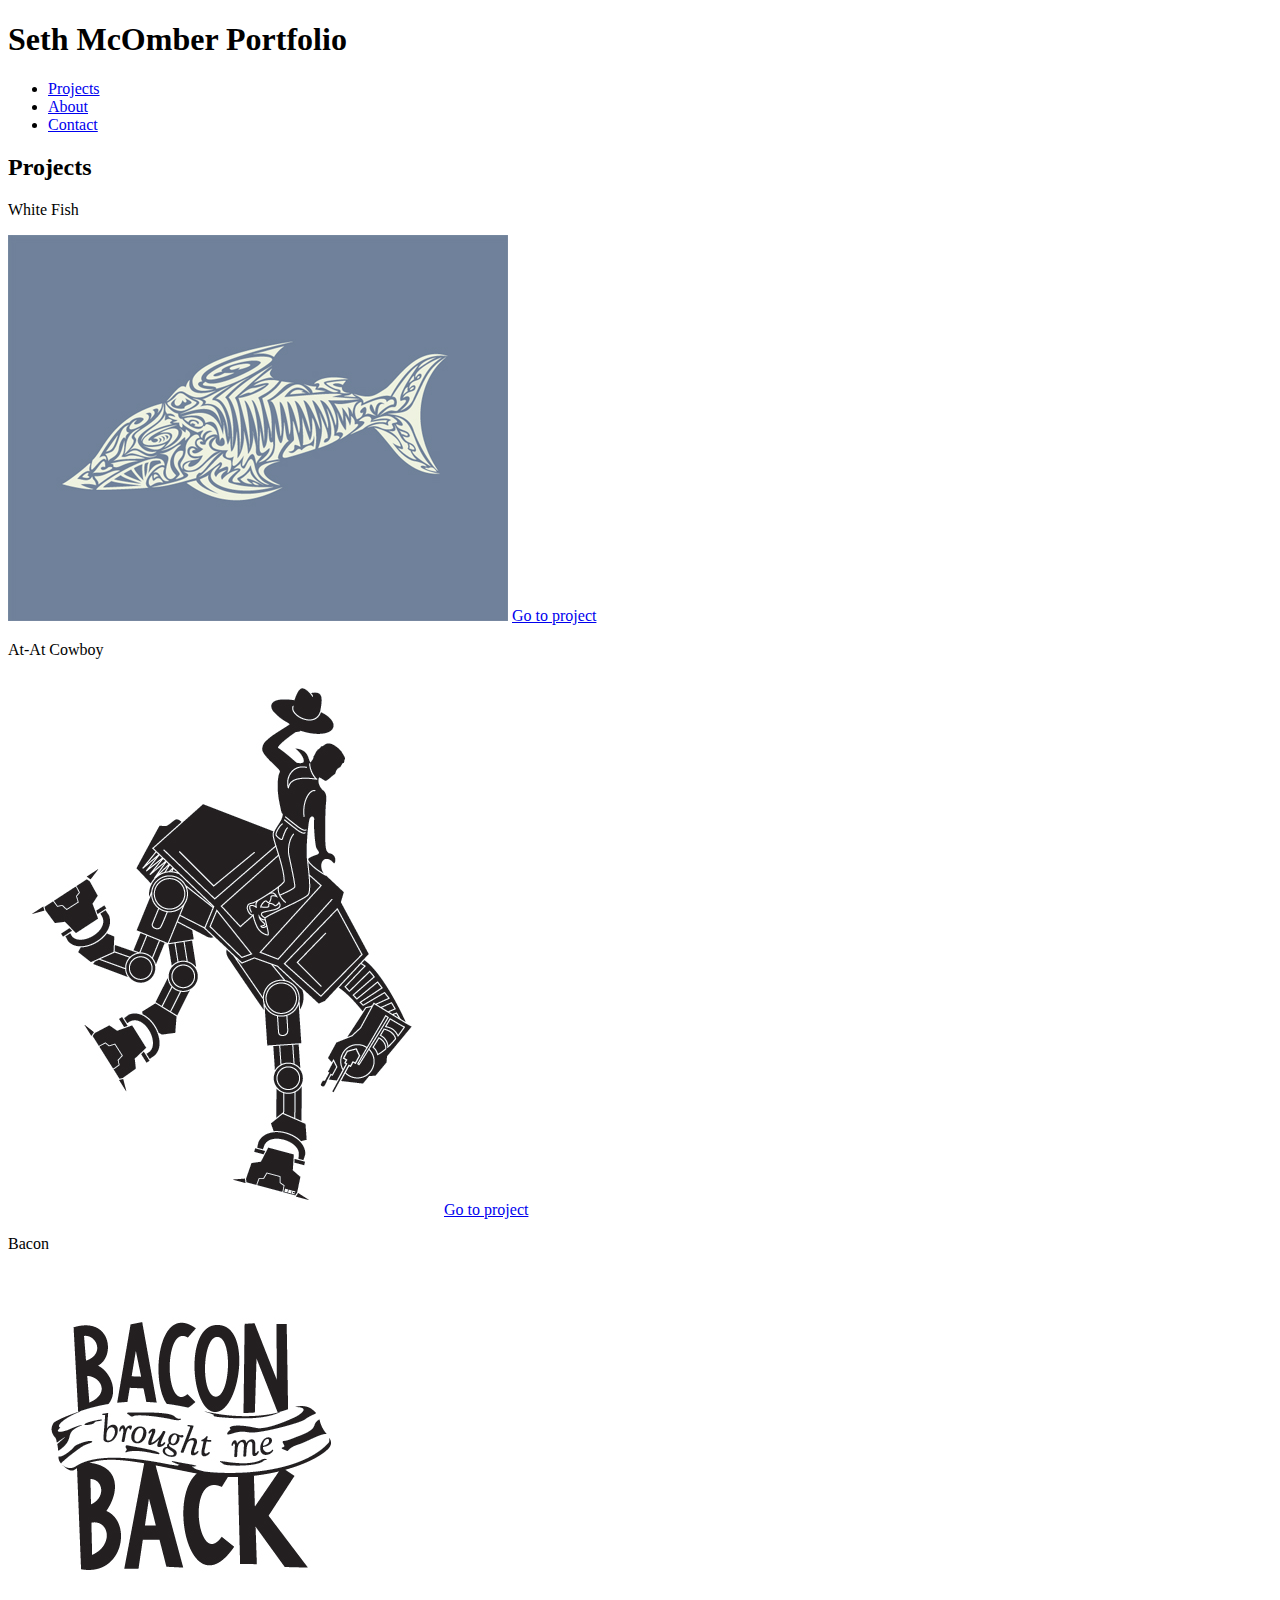
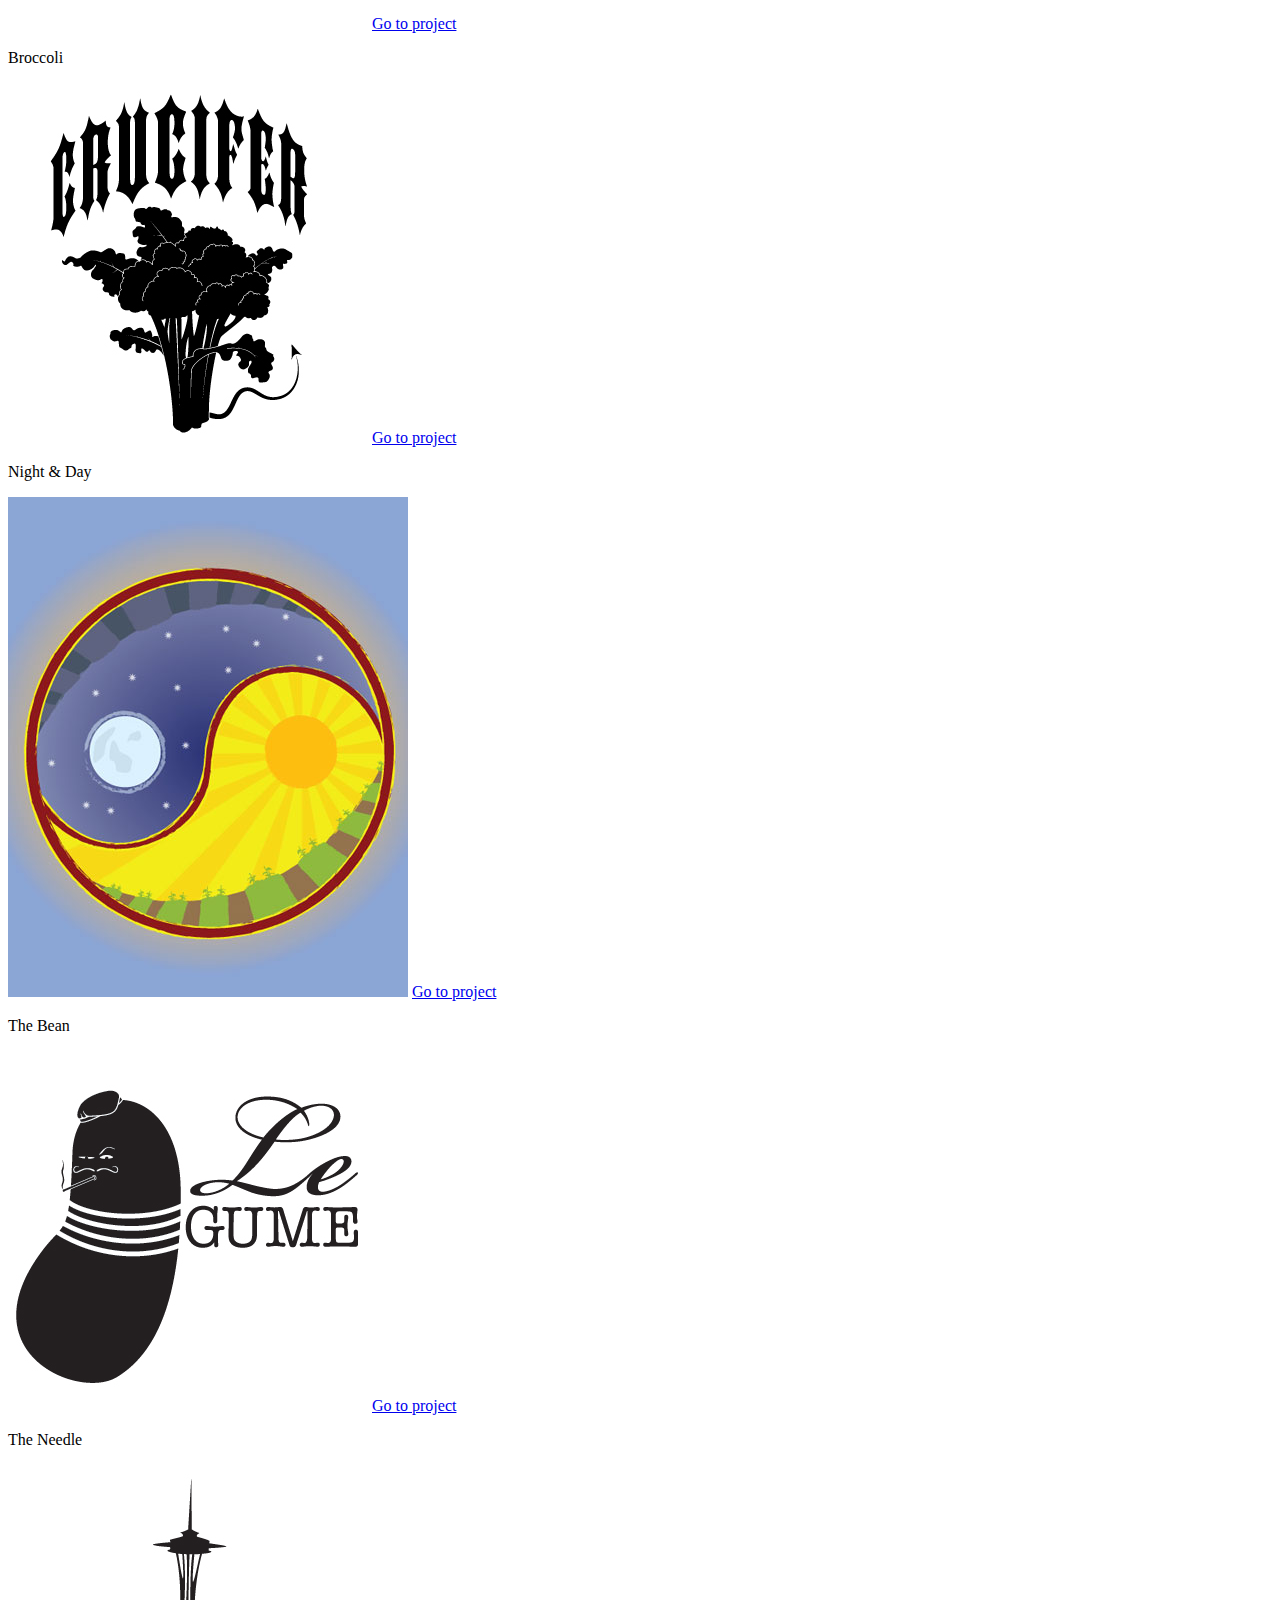
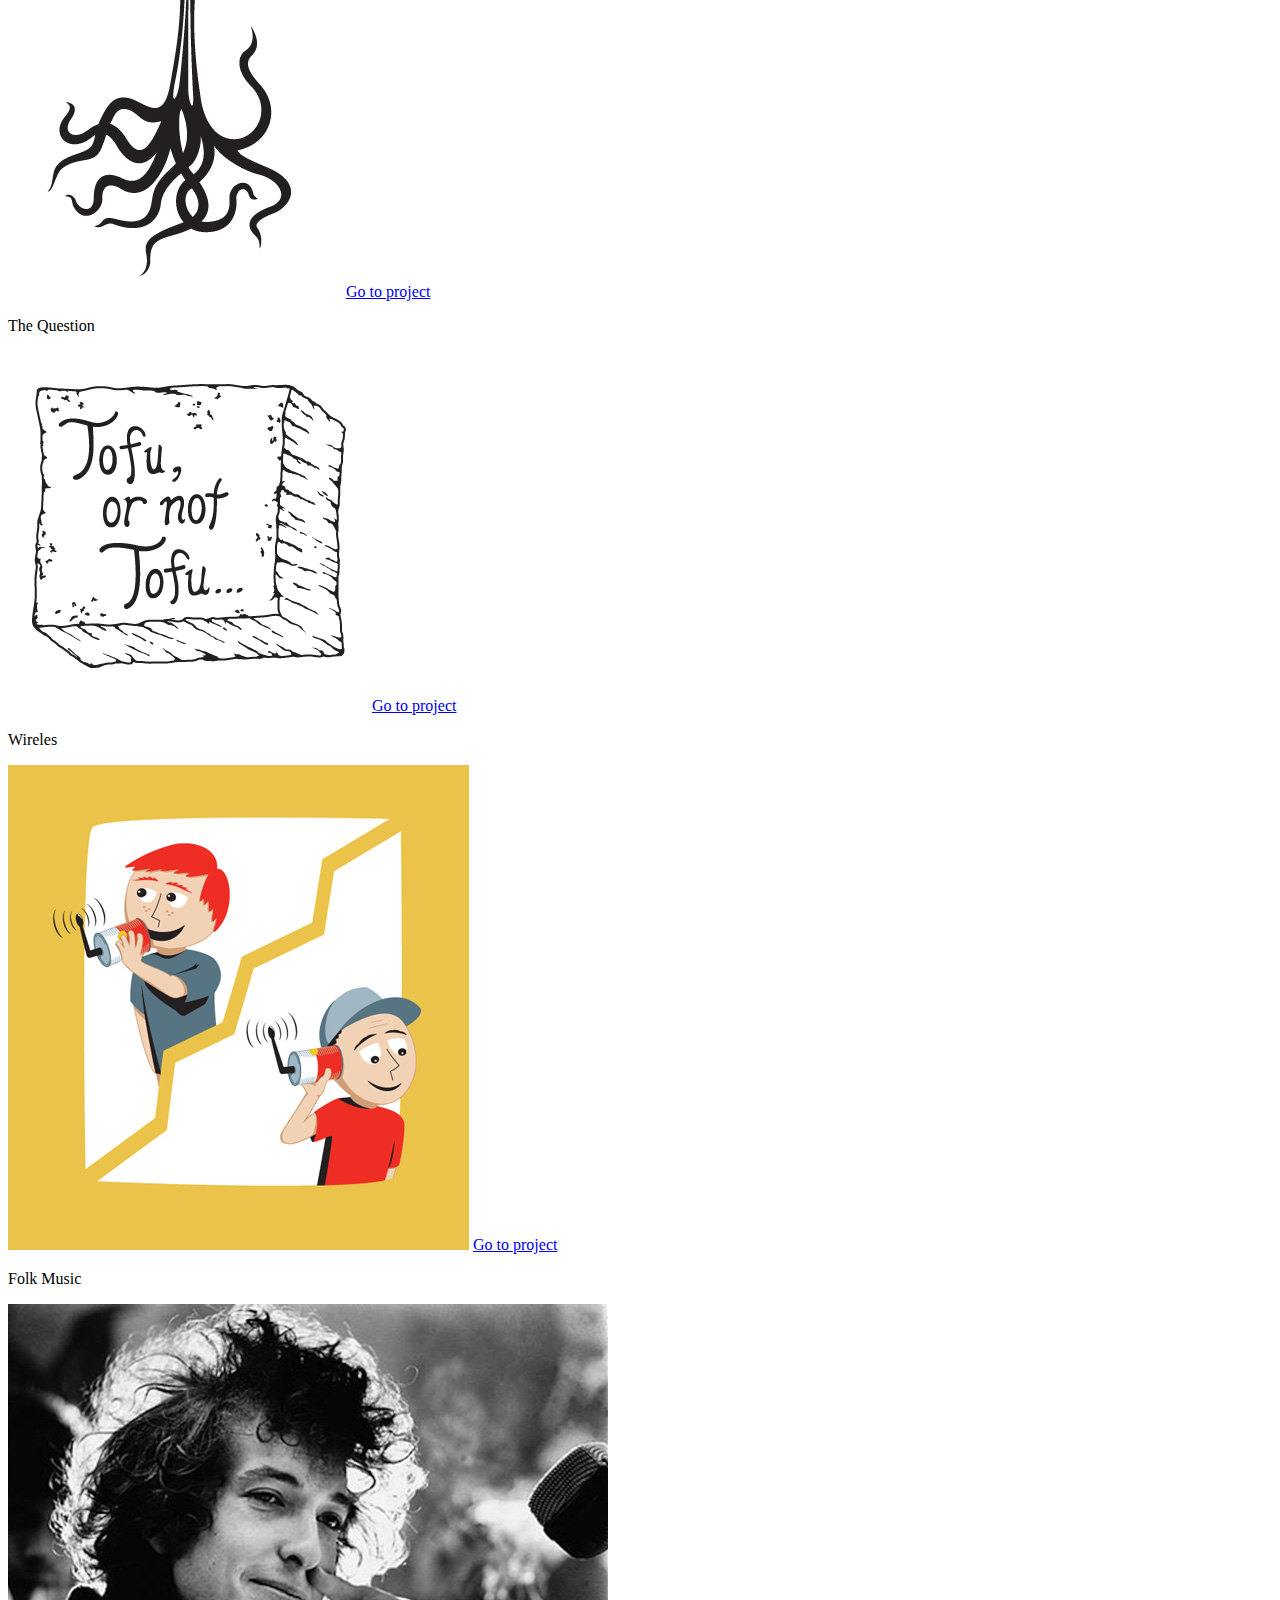
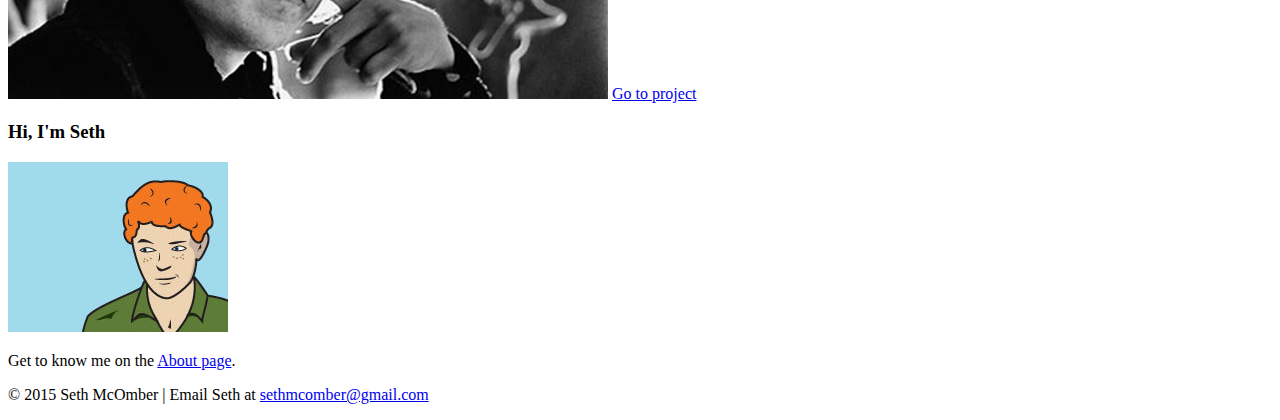
==== index.html @ eaddadc7 "adding all files" ====
<!DOCTYPE html>
<html>
<head>
  <meta charset="UTF-8">
  <title>Projects | Seth McOmber Portfolio</title>
</head>
<body>
  <header>
    <!-- logo, site name, main nav -->
    <h1>Seth McOmber Portfolio</h1>
    <nav>
      <ul>
        <li><a href="index.html">Projects</a></li>
        <li><a href="about.html">About</a></li>
        <li><a href="#">Contact</a></li>
      </ul>
    </nav>
  </header>
  <article>
    <!-- headline, main article, images -->
    <h2>Projects</h2>
    <section>
      <p>White Fish</p>
      <img src="images/whitefish.jpg" alt="Fish illustration">
      <a href="#">Go to project</a>
    </section>
    <section>
      <p>At-At Cowboy</p>
      <img src="images/at-at-cowboy.jpg" alt="Cowboy illustration">
      <a href="#">Go to project</a>
    </section>
    <section>
      <p>Bacon</p>
      <img src="images/bacon-brought-me-back.jpg" alt="Bacon illustration">
      <a href="#">Go to project</a>
    </section>
    <section>
      <p>Broccoli</p>
      <img src="images/crucifer.jpg" alt="Broccoli illustration">
      <a href="#">Go to project</a>
    </section>
    <section>
      <p>Night & Day</p>
      <img src="images/farm-art.jpg" alt="Farm ilustration">
      <a href="#">Go to project</a>
    </section>
    <section>
      <p>The Bean</p>
      <img src="images/legume.jpg" alt="Legume ilustration">
      <a href="#">Go to project</a>
    </section>
    <section>
      <p>The Needle</p>
      <img src="images/space-needle-tentacles.jpg" alt="Space Needle illustration">
      <a href="#">Go to project</a>
    </section>
    <section>
      <p>The Question</p>
      <img src="images/tofu-or-not-tofu.jpg" alt="Tofu illustration">
      <a href="#">Go to project</a>
    </section>
    <section>
      <p>Wireles</p>
      <img src="images/wireless.jpg" alt="Wireles illustration">
      <a href="#">Go to project</a>
    </section>
    <section>
      <p>Folk Music</p>
      <img src="images/bob.jpg" alt="Bob Dylan">
      <a href="../week1/SemanticTags/index.html">Go to project</a>
    </section>
  </article>
  <aside>
    <!-- author, related info -->
    <h3>Hi, I'm Seth</h3>
    <img src="images/avatar.jpg" alt="Seth avatar">
    <p>Get to know me on the <a href="about.html">About page</a>.</p>
  </aside>
  <footer>
    <!-- copyright, secondary nav, contact -->
    <p>&copy; 2015 Seth McOmber |
      Email Seth at <a href="mailto:sethmcomber@gmail.com">sethmcomber@gmail.com</a>
    </p>
  </footer>
</body>
</html>
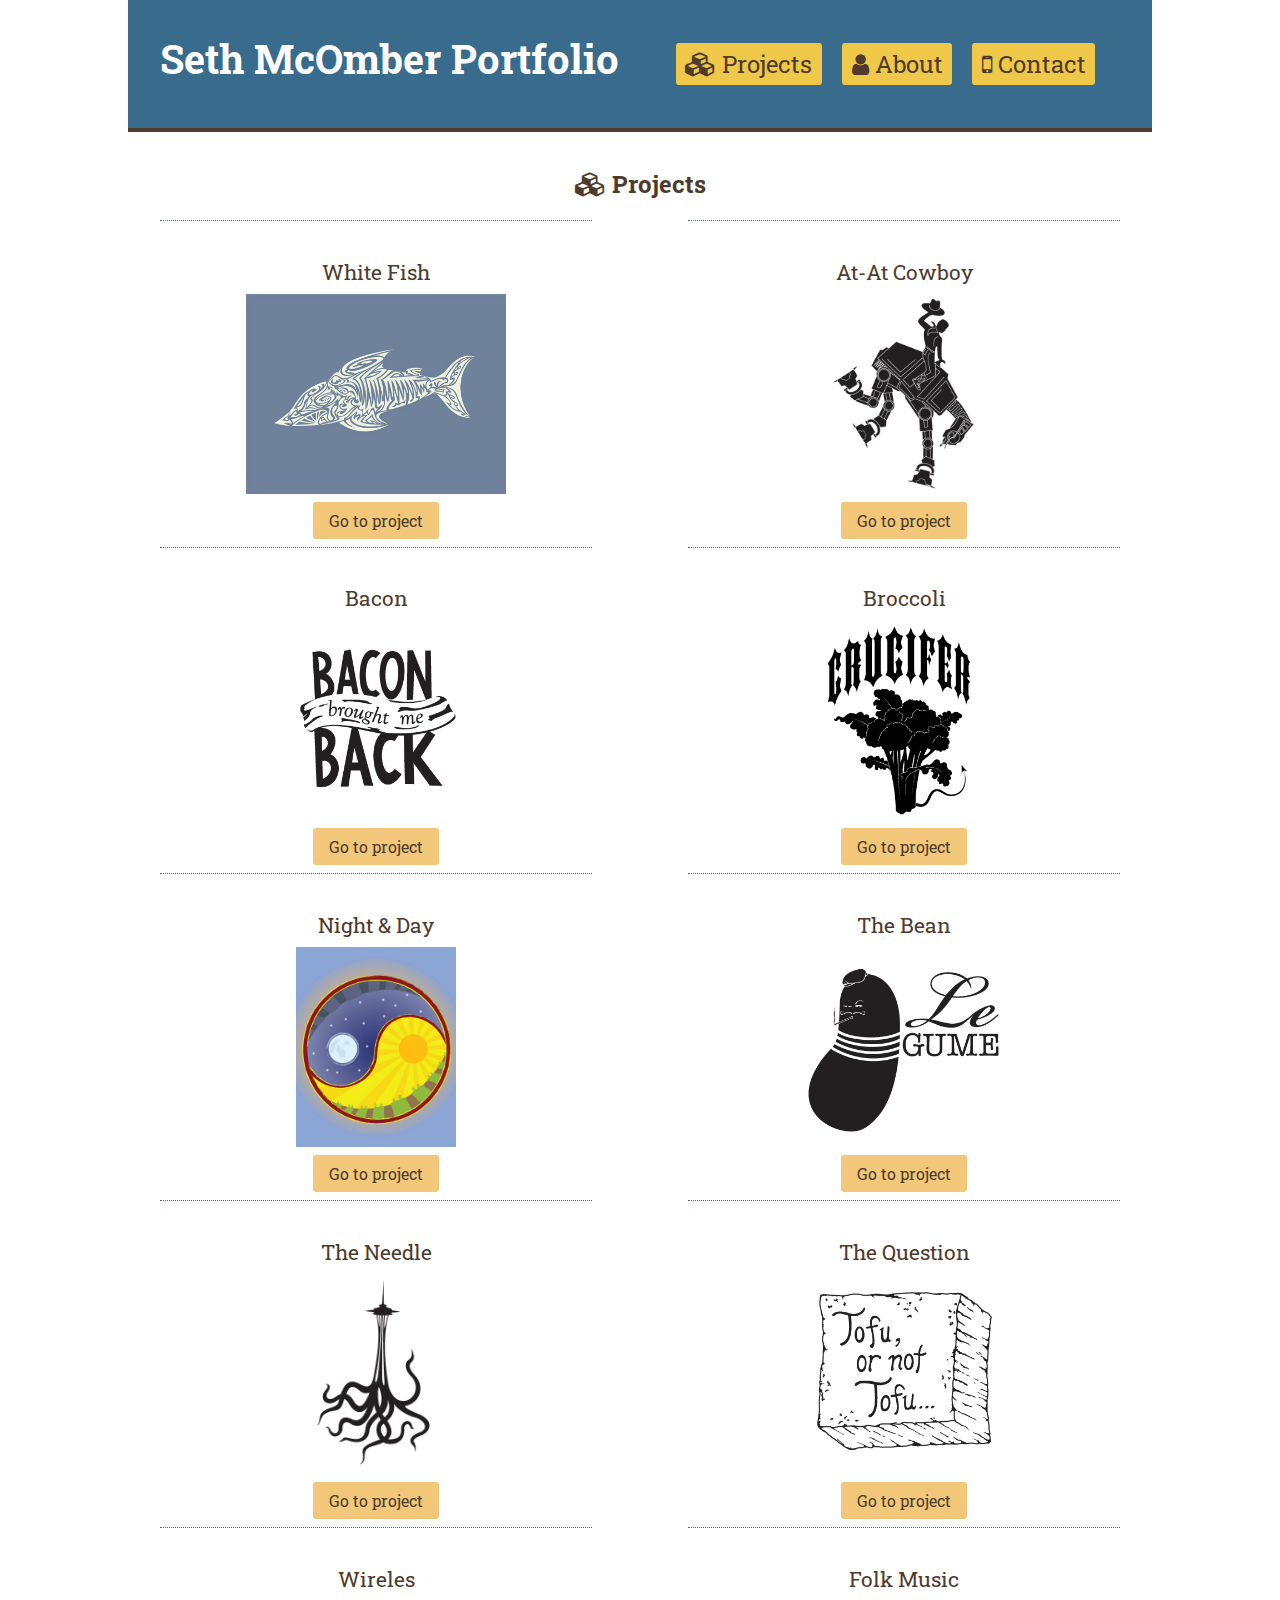
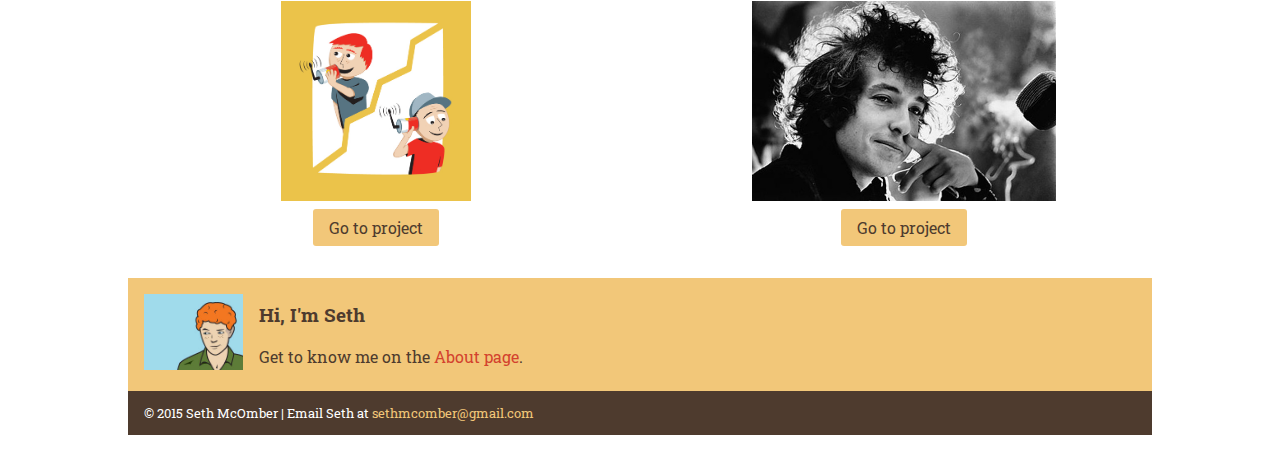
==== commit c46e32d6: "added acessibility" ====
--- a/index.html
+++ b/index.html
@@ -3,22 +3,25 @@
 <head>
   <meta charset="UTF-8">
   <title>Projects | Seth McOmber Portfolio</title>
+    <link type="text/css" rel="stylesheet" href="styles/styles.css">
+    <link rel="stylesheet" href="https://maxcdn.bootstrapcdn.com/font-awesome/4.4.0/css/font-awesome.min.css">
+    <link href='https://fonts.googleapis.com/css?family=Roboto+Slab' rel='stylesheet' type='text/css'>
 </head>
 <body>
   <header>
-    <!-- logo, site name, main nav -->
     <h1>Seth McOmber Portfolio</h1>
+    <a href="#content" class="offscreen">Skip to content</a>
     <nav>
       <ul>
-        <li><a href="index.html">Projects</a></li>
-        <li><a href="about.html">About</a></li>
-        <li><a href="#">Contact</a></li>
+        <li><a href="index.html"><i class="fa fa-cubes"></i> Projects</a></li>
+        <li><a href="about.html"><i class="fa fa-user"></i> About</a></li>
+        <li><a href="contact.html"><i class="fa fa-mobile"></i> Contact</a></li>
       </ul>
     </nav>
   </header>
+  <div id="contents"></div>
   <article>
-    <!-- headline, main article, images -->
-    <h2>Projects</h2>
+    <h2><i class="fa fa-cubes"></i> Projects</h2>
     <section>
       <p>White Fish</p>
       <img src="images/whitefish.jpg" alt="Fish illustration">
@@ -40,7 +43,7 @@
       <a href="#">Go to project</a>
     </section>
     <section>
-      <p>Night & Day</p>
+      <p>Night &amp; Day</p>
       <img src="images/farm-art.jpg" alt="Farm ilustration">
       <a href="#">Go to project</a>
     </section>
@@ -67,17 +70,16 @@
     <section>
       <p>Folk Music</p>
       <img src="images/bob.jpg" alt="Bob Dylan">
-      <a href="../week1/SemanticTags/index.html">Go to project</a>
+      <a href="projects/folk.html">Go to project</a>
     </section>
   </article>
+  <div class="clearfix"></div>
   <aside>
-    <!-- author, related info -->
+    <img src="images/avatar.jpg" alt="Seth avatar">
     <h3>Hi, I'm Seth</h3>
-    <img src="images/avatar.jpg" alt="Seth avatar">
     <p>Get to know me on the <a href="about.html">About page</a>.</p>
   </aside>
   <footer>
-    <!-- copyright, secondary nav, contact -->
     <p>&copy; 2015 Seth McOmber |
       Email Seth at <a href="mailto:sethmcomber@gmail.com">sethmcomber@gmail.com</a>
     </p>
--- a/styles/styles.css
+++ b/styles/styles.css
@@ -0,0 +1,153 @@
+* {
+  box-sizing: border-box;
+} 
+.clearfix:after {
+  content: " "; /* Older browser do not support empty content */
+  visibility: hidden;
+  display: block;
+  height: 0;
+  clear: both;
+}
+html {
+  background:url('../images/squared-metal.jpg');
+}
+body {
+  font-family: 'Roboto Slab', serif;
+  color:#4E3B2E;
+  width:80%;
+  margin:0 auto 2rem;
+  background:#fff;
+}
+a {
+  text-decoration:none;
+  color:#D3422E;
+  transition:color 250ms;
+}
+a:hover, a:visited, a:active, a:focus {
+  color:#F0C849;
+  text-decoration:underline;
+}
+h1 {
+  color:#fff;
+  font-size:2.5rem;
+  float:left;
+  margin:0 0 0 2rem;
+}
+h2 {
+  text-align:center;
+}
+p {
+  text-align:left;
+}
+header {
+  background:#396b8d;
+  padding:2rem 0;
+  text-align:center;
+  border-bottom:4px solid #4E3B2E;
+  width:100%;
+}
+
+header a, header a:visited {
+  background-color:#f0c849;
+  padding:.3rem .6rem;
+  margin:0 .5rem;
+  font-size:1.5rem;
+  color:#4E3B2E;
+  border-radius:3px;
+  transition:background-color 250ms, color 250ms;
+}
+header a:hover, header a:active, header a:focus {
+  background-color:#4E3B2E;
+  color:#fff;
+}
+header li {
+  display:inline;
+}
+article {
+  padding:1rem 2rem;
+}
+section {
+  border-top:1px dotted #396b8d;
+  padding:1rem 0;
+  float:left;
+  width:45%;
+  text-align:center;
+}
+section:nth-child(odd){
+  margin-left:10%;
+}
+section p {
+  margin-bottom:.5rem;
+  font-size:1.3rem;
+  text-align:center;
+}
+section img {
+  display:block;
+  margin:0 auto;
+  margin-bottom:1rem;
+  max-width:80%;
+  max-height:200px;
+}
+section a, section a:visited {
+  background:#F2C779;
+  color:#4E3B2E;
+  padding:.5rem 1rem;
+  border-radius:3px;
+  transition:background 250ms;
+}
+section a:hover, section a:active, section a:focus {
+  background-color:#D3422E;
+  color:#fff;
+  text-decoration:none;
+}
+aside {
+  width:100%;
+  margin:1.5rem 0 0;
+  padding:1rem 1rem .5rem;
+  background-color:#F2C779;
+}
+aside img {
+  float:left;
+  width:10%;
+  margin-right:1rem;
+}
+aside h3 {
+  margin-top:.5rem;
+}
+aside a:hover, aside a:visited, aside a:active, aside a:focus {
+  color:#D3422E;
+}
+#contact article {
+  width:50%;
+  margin:0 auto;
+}
+#contact p {
+  font-size:1.3rem;
+}
+#about section {
+  width:100%;
+  float:none;
+  margin:0;
+}
+#about p {
+  text-align:left;
+  font-size:1rem;
+}
+footer {
+  background-color:#4E3B2E;
+  padding:.1rem 1rem;
+  font-size:.8rem;
+  text-align:right;
+  color:#fff;
+}
+footer a {
+  color:#F2C779;
+}
+.offscreen {
+  position:absolute;
+  left:-10000px;
+  top:auto;
+  width:1px;
+  height:1px;
+  overflow:hidden;
+}